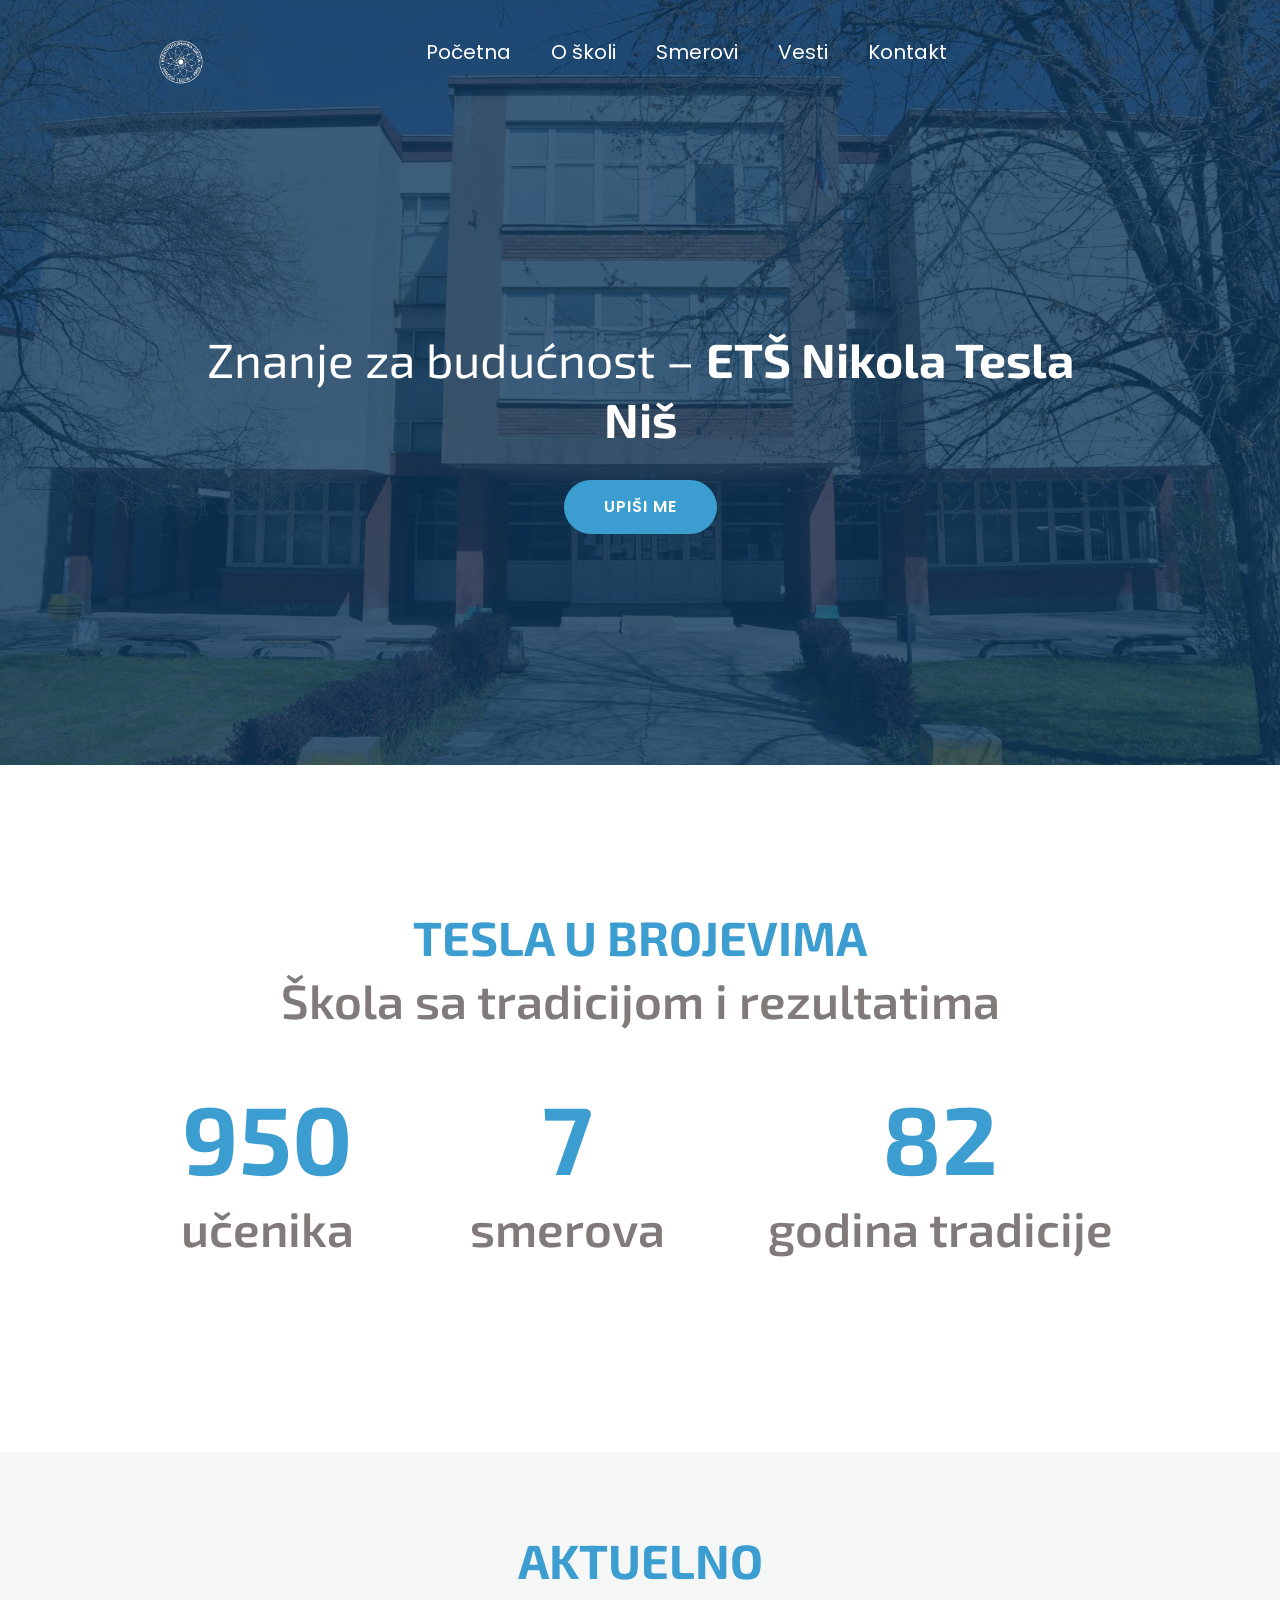
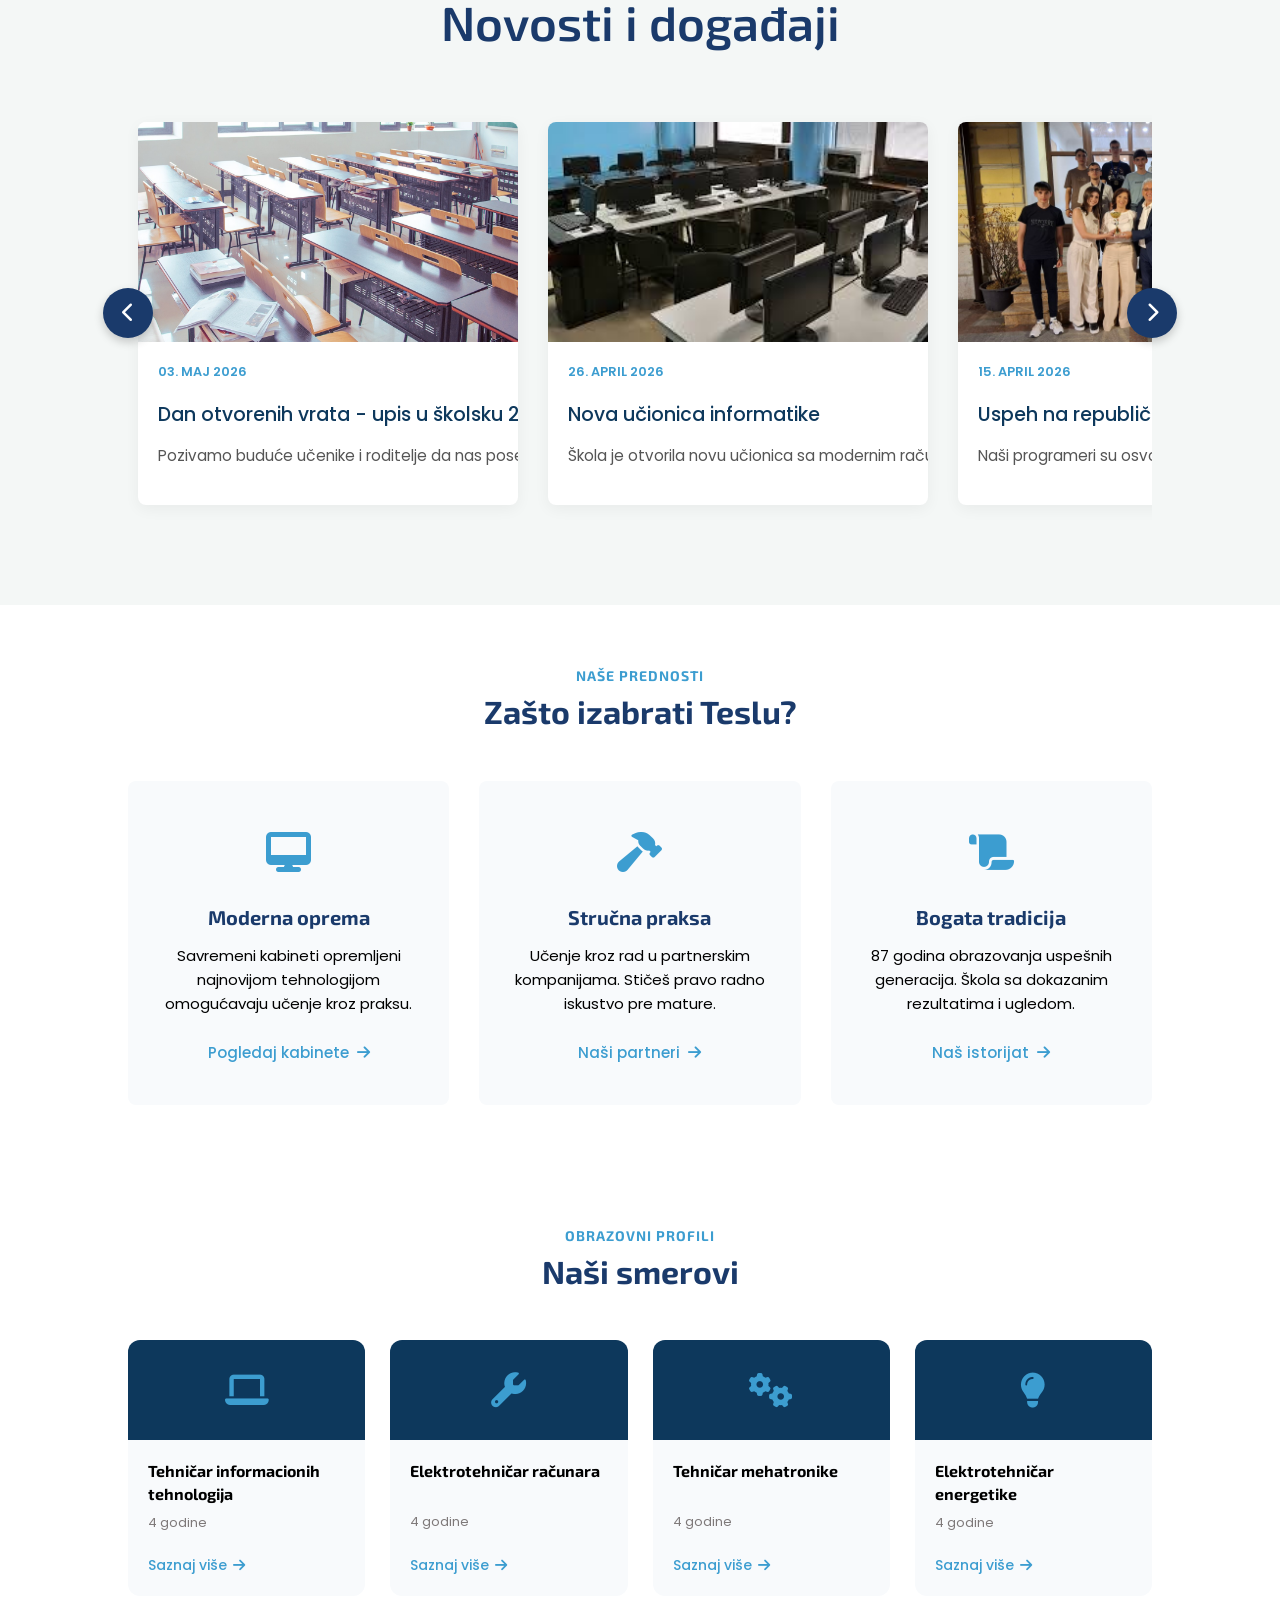
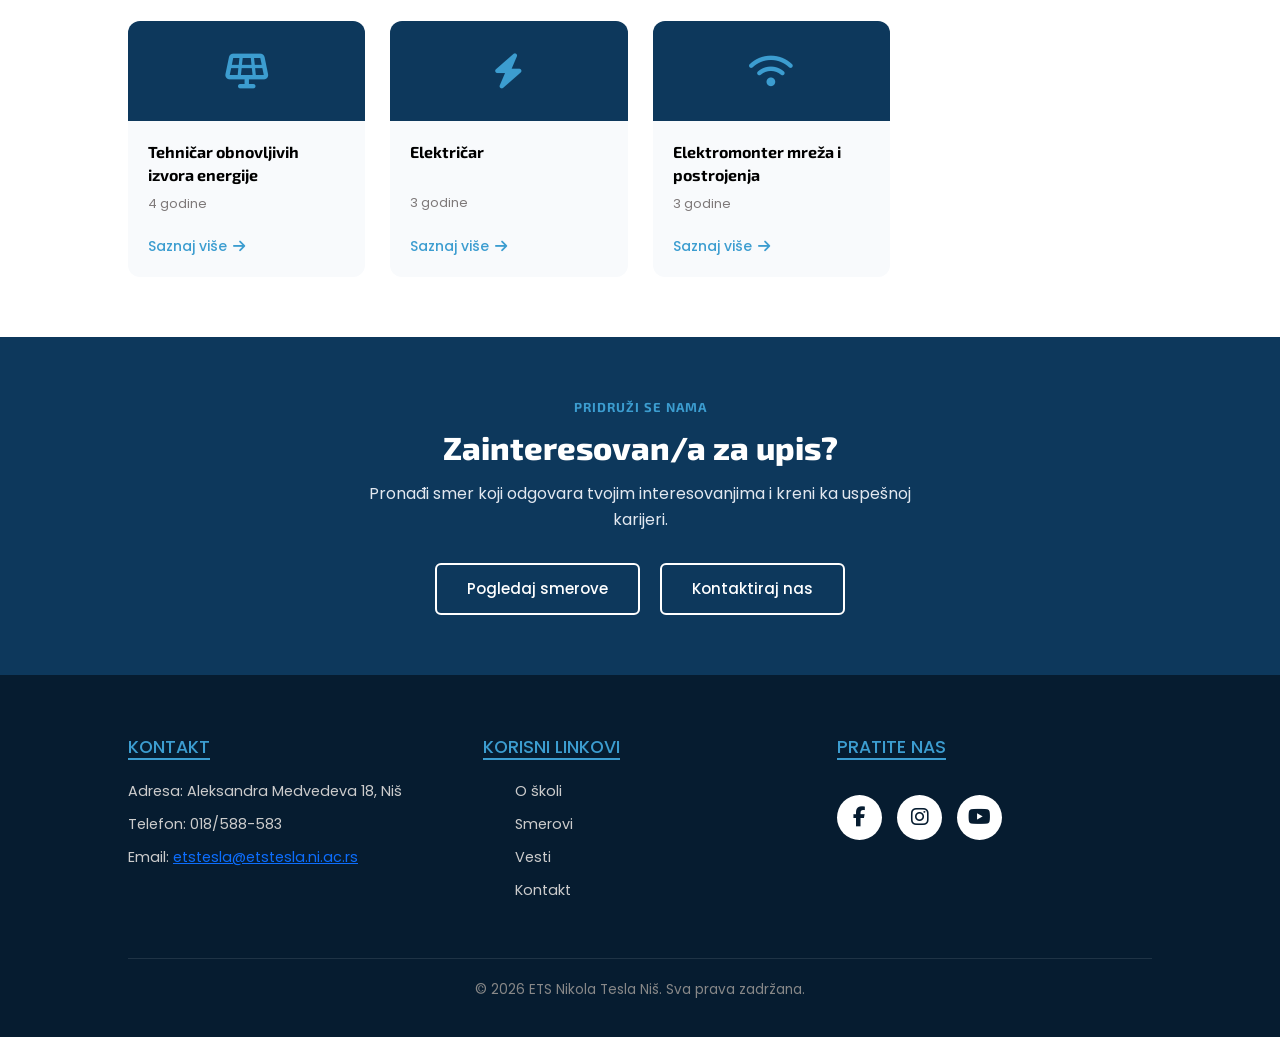
==== HTML/index.html @ b5267032 "Skolski sajt - v1.0" ====
<!DOCTYPE html>
<html lang="en">
<head>
    <meta charset="UTF-8">
    <meta name="viewport" content="width=device-width, initial-scale=1.0">
    <title>ETŠ Nikola Tesla - Početna | Oficijalni sajt</title>
    <link href="https://cdn.jsdelivr.net/npm/bootstrap@5.3.3/dist/css/bootstrap.min.css" rel="stylesheet">
    <link rel="stylesheet" href="../CSS/style.css">
    <link rel="stylesheet" href="https://cdnjs.cloudflare.com/ajax/libs/font-awesome/6.4.0/css/all.min.css">
    <link rel="preconnect" href="https://fonts.googleapis.com">
    <link rel="preconnect" href="https://fonts.gstatic.com" crossorigin>
    <link href="https://fonts.googleapis.com/css2?family=Exo+2:ital,wght@0,100..900;1,100..900&family=Poppins:ital,wght@0,100;0,200;0,300;0,400;0,500;0,600;0,700;0,800;0,900&display=swap" rel="stylesheet">
    <link rel="shortcut icon" href="../Slike/Logo/images-removebg-preview (2) (1).png" type="image/x-icon">
</head>

<body>
    <header>
        <div class="navigacija">
            <a href="../HTML/index.html"><img src="../Slike/Logo/images-removebg-preview (2) (1).png" alt="Logo Skole"></a>
            
            <ul class="d-none d-lg-flex">
                <li><a href="./index.html" class="aktivno">Početna</a></li>
                <li><a href="./onama.html">O školi</a></li>
                <li><a href="./smerovi.html">Smerovi</a></li>
                <li><a href="./vesti.html">Vesti</a></li>
                <li><a href="./kontakt.html" >Kontakt</a></li>
            </ul>

            <button class="hamburger-btn d-lg-none" id="otvori-meni">
                 <i class="fas fa-bars ms-1"></i>
            </button>
        </div>
    </header>

    <div id="fullscreen-meni" class="overlay-meni">
        <div class="overlay-top">
            <a href="../HTML/index.html"><img src="../Slike/Logo/images-removebg-preview (2) (1).png" alt="Logo Skole"></a>
            <div class="zatvori-meni" id="zatvori-meni">
                <span>Close</span> <i class="fas fa-times"></i>
            </div>
        </div>
        
        <nav class="overlay-nav">
            <ul>
                <li><a href="./index.html" class="aktivno-overlay">Početna</a></li>
                <li><a href="./onama.html">O školi</a></li>
                <li><a href="./smerovi.html" class=>Smerovi</a></li>
                <li><a href="./vesti.html">Vesti</a></li>
                <li><a href="./kontakt.html" >Kontakt</a></li>
            </ul>
        </nav>
    </div>
        

    <div id="heropocetna">
        <div class="plavisloj">
            <h1>
                <span class="hero-regular">Znanje za budućnost –</span> 
                <span class="hero-bold">ETŠ Nikola Tesla Niš</span>
            </h1>
            <button id="UpisiMe">UPIŠI ME</button>
        </div>
    </div>

    <section id="brojevi-sekcija">
        <h2 class="brojevi-glavni-naslov">TESLA U BROJEVIMA</h2>
        <h3 class="brojevi-podnaslov">Škola sa tradicijom i rezultatima</h3>
        
        <div id="brojevi">
            <div class="kartica">
                <h2 id="brucenika">0</h2> <p>učenika</p>
            </div>
            <div class="kartica">
                <h2 id="brsmerova">0</h2> <p>smerova</p>
            </div>
            <div class="kartica">
                <h2 id="brgodina">0</h2> <p>godina tradicije</p>
            </div>
        </div>
    </section>

    <section id="vesti">
        <h2 class="vesti-glavni-naslov">AKTUELNO</h2> 
        <h3 class="vesti-podnaslov">Novosti i događaji</h3> 
        
        <div class="slajder-okvir">
            <button class="strelica-btn levo" id="prethodna-vest">
                <i class="fas fa-chevron-left"></i>
            </button>

            <div class="vesticontainer"> 
                <div class="vestikartica"> 
                    <img src="../Slike/Pocetna/skolskeklupe.jpg" alt="Skolske Klupe"> 
                    <p class="vest-datum">03. MAJ 2026</p> 
                    <h3>Dan otvorenih vrata - upis u školsku 2026/2027 godinu</h3>
                    <p class="vest-opis">Pozivamo buduće učenike i roditelje da nas posete</p> 
                </div>

                <div class="vestikartica"> 
                    <img src="../Slike/Pocetna/ucionicainformatike.jpg" alt="Ucionica Informatics"> 
                    <p class="vest-datum">26. APRIL 2026</p> 
                    <h3>Nova učionica informatike</h3> 
                    <p class="vest-opis">Škola je otvorila novu učionica sa modernim računarima</p> 
                </div>

                <div class="vestikartica">
                    <img src="../Slike/Vesti/Pocetna/IMG-201165f4d7abcb766be86a3e603582b0-V.jpg" alt="Uspeh na republickom takmicenju">
                    <p class="vest-datum">15. APRIL 2026</p>
                    <h3>Uspeh na republičkom takmičenju</h3>
                    <p class="vest-opis">Naši programeri su osvojili prvo mesto iz kodiranja</p>
                </div>

                <div class="vestikartica">
                    <img src="../Slike/Vesti/Pocetna/649215350_18083236289590489_2887284250395892476_n-700x450.jpg" alt="Projekat razmene">
                    <p class="vest-datum">02. APRIL 2026</p>
                    <h3>Međunarodni projekat razmene</h3>
                    <p class="vest-opis">Ugošćujemo profesore i učenike iz partnerskih škola Evrope</p>
                </div>
            </div>

            <button class="strelica-btn desno" id="sledeca-vest">
                <i class="fas fa-chevron-right"></i>
            </button>
        </div>
    </section>

    <section id="prednosti">
        <div class="sekcija-naslov">
            <p class="nadnaslov">NAŠE PREDNOSTI</p>
            <h2>Zašto izabrati Teslu?</h2>
        </div>

        <div class="prednosti-kontejner">
            <div class="prednost-kartica">
                <div class="kartica-ikona">
                    <i class="fas fa-desktop"></i>
                </div>
                <h3>Moderna oprema</h3>
                <p>Savremeni kabineti opremljeni najnovijom tehnologijom omogućavaju učenje kroz praksu.</p>
                <a href="/HTML/kabineti.html" class="kartica-link">Pogledaj kabinete <i class="fas fa-arrow-right"></i></a>
            </div>

            <div class="prednost-kartica">
                <div class="kartica-ikona">
                    <i class="fas fa-hammer"></i>
                </div>
                <h3>Stručna praksa</h3>
                <p>Učenje kroz rad u partnerskim kompanijama. Stičeš pravo radno iskustvo pre mature.</p>
                <a href="../HTML/partneri.html" class="kartica-link">Naši partneri <i class="fas fa-arrow-right"></i></a>
            </div>

            <div class="prednost-kartica">
                <div class="kartica-ikona">
                    <i class="fas fa-scroll"></i>
                </div>
                <h3>Bogata tradicija</h3>
                <p>87 godina obrazovanja uspešnih generacija. Škola sa dokazanim rezultatima i ugledom.</p>
                <a href="../HTML/onama.html" class="kartica-link">Naš istorijat <i class="fas fa-arrow-right"></i></a>
            </div>
        </div>
    </section>

    <section id="smerovi">
        <div class="sekcija-naslov">
            <p class="nadnaslov">OBRAZOVNI PROFILI</p>
            <h2>Naši smerovi</h2>
        </div>

        <div class="smerovi-grid">
            <div class="smer-kartica">
                <div class="smer-vrh">
                    <i class="fas fa-laptop"></i>
                </div>
                <div class="smer-telo">
                    <h4>Tehničar informacionih tehnologija</h4>
                    <p class="trajanje">4 godine</p>
                    <a href="./Smerovi/it.html" class="smer-link">Saznaj više <i class="fas fa-arrow-right"></i></a>
                </div>
            </div>

            <div class="smer-kartica">
                <div class="smer-vrh">
                    <i class="fas fa-wrench"></i>
                </div>
                <div class="smer-telo">
                    <h4>Elektrotehničar računara</h4>
                    <p class="trajanje">4 godine</p>
                    <a href="./Smerovi/etr.html" class="smer-link">Saznaj više <i class="fas fa-arrow-right"></i></a>
                </div>
            </div>

            <div class="smer-kartica">
                <div class="smer-vrh">
                    <i class="fas fa-cogs"></i>
                </div>
                <div class="smer-telo">
                    <h4>Tehničar mehatronike</h4>
                    <p class="trajanje">4 godine</p>
                    <a href="./Smerovi/tm.html" class="smer-link">Saznaj više <i class="fas fa-arrow-right"></i></a>
                </div>
            </div>

            <div class="smer-kartica">
                <div class="smer-vrh">
                    <i class="fas fa-lightbulb"></i>
                </div>
                <div class="smer-telo">
                    <h4>Elektrotehničar energetike</h4>
                    <p class="trajanje">4 godine</p>
                    <a href="./Smerovi/ee.html" class="smer-link">Saznaj više <i class="fas fa-arrow-right"></i></a>
                </div>
            </div>

            <div class="smer-kartica">
                <div class="smer-vrh">
                    <i class="fas fa-solar-panel"></i>
                </div>
                <div class="smer-telo">
                    <h4>Tehničar obnovljivih izvora energije</h4>
                    <p class="trajanje">4 godine</p>
                    <a href="./Smerovi/toie.html" class="smer-link">Saznaj više <i class="fas fa-arrow-right"></i></a>
                </div>
            </div>

            <div class="smer-kartica">
                <div class="smer-vrh">
                    <i class="fas fa-bolt"></i>
                </div>
                <div class="smer-telo">
                    <h4>Električar</h4>
                    <p class="trajanje">3 godine</p>
                    <a href="./Smerovi/e.html" class="smer-link">Saznaj više <i class="fas fa-arrow-right"></i></a>
                </div>
            </div>

            <div class="smer-kartica">
                <div class="smer-vrh">
                    <i class="fas fa-wifi"></i>
                </div>
                <div class="smer-telo">
                    <h4>Elektromonter mreža i postrojenja</h4>
                    <p class="trajanje">3 godine</p>
                    <a href="./Smerovi/emip.html" class="smer-link">Saznaj više <i class="fas fa-arrow-right"></i></a>
                </div>
            </div>
        </div>
    </section>

    <section id="poziv-upis">
        <p class="cta-nadnaslov">PRIDRUŽI SE NAMA</p>
        <h2>Zainteresovan/a za upis?</h2>
        <p class="cta-tekst">Pronađi smer koji odgovara tvojim interesovanjima i kreni ka uspešnoj karijeri.</p>
        <div class="cta-dugmad">
            <a href="./smerovi.html" class="cta-btn">Pogledaj smerove</a>
            <a href="/HTML/kontakt.html" class="cta-btn prozirno">Kontaktiraj nas</a>
        </div>
    </section>

    <footer>
        <div class="footer">
            <div>
                <h3>Kontakt</h3>
                <p>Adresa: Aleksandra Medvedeva 18, Niš</p>
                <p>Telefon: 018/588-583</p>
                <p>Email: <a href="mailto:etstesla@etstesla.ni.ac.rs" target="_blank">etstesla@etstesla.ni.ac.rs</a></p>
            </div>
            <div id="korisnilinkovi">
                <h3>Korisni linkovi</h3>
                <ul>
                    <li><a href="onama.html">O školi</a></li>
                    <li><a href="smerovi.html">Smerovi</a></li>
                    <li><a href="vesti.html">Vesti</a></li>
                    <li><a href="/HTML/kontakt.html">Kontakt</a></li>
                </ul>
            </div>

            <div id="socijalnemreze">
                <h3>Pratite nas</h3>
                <div class="mreze-kontejner">
                    <a class="krug-mreza" href="https://www.facebook.com/teslaets" target="_blank" >
                        <i class="fab fa-facebook-f"></i>
                    </a>
                    <a class="krug-mrezaig" href="https://www.instagram.com/etstesla/" target="_blank" >
                        <i class="fab fa-instagram"></i>
                    </a>
                    <a class="krug-mrezayt" href="https://www.youtube.com/@mediaetsnikolatesla492" target="_blank" >
                        <i class="fab fa-youtube"></i>
                    </a>
                </div>
            </div>
        </div>
        <p class="copyright">© 2026 ETS Nikola Tesla Niš. Sva prava zadržana.</p>
    </footer>

    <div id="Modal" class="ModalPozadina">
        <div class="ModalSadrzaj">
            <h3 id="ZatvoriModal" class="ZatvoriIks">&times;</h3>
            <h2>Kako se upisati?</h2>
            <ul>
                <li>Položi završni ispit</li>
                <li>Prijavi se na <a href="https://mojasrednjaskola.gov.rs" target="_blank">mojasrednjaskola.gov.rs</a></li>
                <li>Unesi šifru smera kojeg želiš da upišeš</li>
                <li>Čekaj rezultate</li>
            </ul>
        </div>
    </div>

    <script src="https://cdn.jsdelivr.net/npm/bootstrap@5.3.3/dist/js/bootstrap.bundle.min.js"></script>
    <script src="../JS/script.js"></script>
    <script src="../JS/index.js"></script>
</body>
</html>
---- CSS/style.css ----
/* --- GLOBALNI RESET ZA SVE ELEMENTE --- */
* {
    margin: 0;
    padding: 0;
    box-sizing: border-box;
}

html, body {
    font-family: 'Poppins', sans-serif;
    color: #222;
    background-color: #ffffff;
    line-height: 1.6;
    overflow-x: hidden;
}

/* --- NAVIGACIJA (HEADER) --- */
header {
    background-color: transparent; 
    padding: 30px; /* Malo veći vertikalni razmak da prodiše */
    
    /* Ključni deo: postavljamo je preko slike */
    position: fixed;
    top: 0;
    left: 0;
    width: 100%;
    z-index: 1000;
}

/* Ova klasa će se automatski dodati na header preko JavaScripta čim se skroluje na dole */
header.skrolovan {
    background-color: #0d385c; /* Plava pozadina koju si tražio */
    padding: 15px 30px;        /* Trik: Smanjujemo padding na pola da navigacija postane tanja i elegantnija dok skroluješ */
    box-shadow: 0 4px 15px rgba(0, 0, 0, 0.15); /* Dodajemo blagu senku da se meni lepo odvoji od sadržaja iza */
}

.navigacija {
    display: flex;
    justify-content: space-between; /* Ključno: gura logo skroz levo, a listu (ul) skroz desno */
    align-items: center;            /* Centrira logo i linkove vertikalno, da budu u istoj ravni */
    width: 100%;
    padding: 0 10%;                 /* Daje leve i desne ivice (granice) navigaciji, npr. 10% kao i ostatak sajta */
}

.navigacija img {
    height: 60px; 
    object-fit: contain;
}

.navigacija ul {
    display: flex;
    gap: 40px; /* Malo veći razmak između linkova na sredini */
    list-style: none;
    justify-content: center; /* Centriranje samih linkova unutar liste */
    width: 100%;
}

/* Figma: Poppins Regular, 20px, #FFFFFF */
.navigacija ul li a {
    text-decoration: none;
    font-family: 'Poppins', sans-serif;
    font-weight: 400;
    font-size: 20px;
    color: #FFFFFF;
    transition: color 0.3s ease;
}

.navigacija ul li a:hover {
    color: #3C9DD0; 
}

/* --- HERO SEKCIJA --- */
#heropocetna {
    background: url('../Slike/Baner/skolaspreda.jpg') no-repeat center center/cover;
    height: 85vh; /* Povećao sam na 85vh jer sad i navigacija troši prostor, da slika izgleda moćnije */
    position: relative;
}

.plavisloj {
    background: rgba(13, 56, 92, 0.80); /* Blago sam smanjio na 0.80 da slika škole malo bolje progviri */
    width: 100%; 
    height: 100%;
    display: flex;
    flex-direction: column;
    justify-content: center;
    align-items: center;
    text-align: center;
    padding: 120px 20px 20px 20px; /* Dodat gornji padding (120px) da navigacija ne udari u "Znanje za budućnost" */
}

/* Figma: Zajednička veličina 48px i bela boja */
.plavisloj h1 {
    font-size: 48px;
    color: #FFFFFF;
    max-width: 900px;
    margin-bottom: 30px;
}

/* Figma: Exo 2 Regular za prvi deo */
.hero-regular {
    font-family: 'Exo 2', sans-serif;
    font-weight: 400;
}

/* Figma: Exo 2 Bold za drugi deo */
.hero-bold {
    font-family: 'Exo 2', sans-serif;
    font-weight: 700;
}

#UpisiMe {
    background-color: #3C9DD0;
    color: #ffffff;
    border: none;
    padding: 14px 40px;
    font-size: 1rem;
    font-weight: 600;
    border-radius: 30px;
    cursor: pointer;
    letter-spacing: 1px;
    transition: transform 0.2s ease, background-color 0.3s ease;
}

#UpisiMe:hover {
    background-color: #2b82b5;
    transform: scale(1.05);
}

/* --- TESLA U BROJEVIMA SEKCIJA --- */
#brojevi-sekcija {
    margin: 5% 0% 10%;
    padding: 80px 5% 40px 5%;
    text-align: center;
    background-color: #ffffff;
}

/* Figma: Exo 2 Bold, 48px, #3C9DD0 */
.brojevi-glavni-naslov {
    font-family: 'Exo 2', sans-serif;
    font-weight: 700;
    font-size: 48px;
    color: #3C9DD0;
    margin-bottom: 5px;
}

/* Figma: Exo 2 Semibold, 48px, #4C4444 sa 71% vidljivosti */
.brojevi-podnaslov {
    font-family: 'Exo 2', sans-serif;
    font-weight: 600;
    font-size: 48px;
    color: rgba(76, 68, 68, 0.71);
    margin-bottom: 50px;
}

#brojevi {
    display: flex;
    justify-content: center;
    gap: 80px;
    
}

#brojevi .kartica {
    padding: 10px;
    min-width: 220px;
}

/* Figma: Exo 2 Bold, 96px, #3C9DD0 */
#brojevi .kartica h2 {
    font-family: 'Exo 2', sans-serif;
    font-size: 96px;
    color: #3C9DD0;
    font-weight: 700;
    line-height: 1;
    margin-bottom: 15px;
}

/* Figma: Exo 2 Semibold, 48px, #4C4444 sa 71% vidljivosti */
#brojevi .kartica p {
    font-family: 'Exo 2', sans-serif;
    font-size: 48px;
    font-weight: 600;
    color: rgba(76, 68, 68, 0.71);
    line-height: 1.2;
}

/* --- AKTUELNE VESTI SEKCIJA --- */
#vesti {
    background-color: #f4f7f6;
    padding: 80px 10%;
    text-align: center;
}

/* Figma: Exo 2 Bold, 48px, #3C9DD0 */
.vesti-glavni-naslov {
    font-family: 'Exo 2', sans-serif;
    font-weight: 700;
    font-size: 48px;
    color: #3C9DD0;
    margin-bottom: 5px;
}

/* Figma: Exo 2 Semibold, 48px, #1A3A6B */
.vesti-podnaslov {
    font-family: 'Exo 2', sans-serif;
    font-weight: 600;
    font-size: 48px;
    color: #1A3A6B;
    margin-bottom: 50px;
}


.slajder-okvir {
    position: relative;
    width: 100%;
    max-width: 1200px; /* Prilagodi širinu svom dizajnu */
    margin: 0 auto;    /* Centrira ceo blok na sredinu ekrana */
    display: flex;
    align-items: center;
}

.vesticontainer {
    display: flex;
    gap: 30px;
    justify-content: flex-start; /* PROMENJENO sa center na flex-start da bi vesti isle u niz levo-desno */
    overflow-x: auto;            /* KLJUČNO: Omogucava horizontalni skrol */
    white-space: nowrap;         /* Sprečava prelamanje kartica u novi red */
    padding: 20px 10px;
    
    /* Sakrivamo ruzni fabricki scrollbar (liniju za skrolovanje) na dnu da se vidi samo čist sajt */
    scrollbar-width: none;       /* Za Firefox */
}
.vesticontainer::-webkit-scrollbar {
    display: none;               /* Za Chrome, Safari i Operu */
}

/* Osiguravamo da kartice zadrže svoju punu širinu i ne skupe se */
.vestikartica {
    flex: 0 0 380px;             /* Kartica ce uvek biti tacno 400px široka u slajderu */
    text-align: left;
    background: #ffffff;
    border-radius: 8px;
    overflow: hidden;
    box-shadow: 0 4px 15px rgba(0,0,0,0.05);
    transition: transform 0.3s ease;
}

/* STIL ZA STRELICE */
.vesti-strelice {
    display: flex;
    justify-content: center;
    gap: 20px;
    margin-bottom: 30px;         /* Razmak između strelica i vesti */
}

.strelica-btn {
    position: absolute;  /* KLJUČNO: Dozvoljava nam da ih pomeramo bilo gde preko slajdera */
    top: 50%;
    transform: translateY(-50%); /* Savršeno vertikalno centriranje */
    background-color: #1A3A6B;   /* Tamno plava boja tvoje škole */
    color: #ffffff;
    border: none;
    width: 50px;
    height: 50px;
    border-radius: 50%;          /* Pravi savršen krug */
    font-size: 20px;
    cursor: pointer;
    transition: background-color 0.3s ease, transform 0.2s ease;
    display: flex;
    justify-content: center;
    align-items: center;
    box-shadow: 0 4px 10px rgba(0,0,0,0.2);
}

/* Pozicija za levu strelicu */
.strelica-btn.levo {
    left: -25px; /* Gura je malo "van" okvira ulevo, preko ivice */
}

/* Pozicija za desnu strelicu */
.strelica-btn.desno {
    right: -25px; /* Gura je malo "van" okvira udesno, preko ivice */
}

.strelica-btn:hover {
    background-color: #3C9DD0;   /* Svetlo plava na hover */
    transform: scale(1.1);       /* Blago se poveća */
}

.strelica-btn.levo:hover {
    transform: translateY(-50%) scale(1.1); /* Blago uvećanje na hover */
}
.strelica-btn.desno:hover {
    transform: translateY(-50%) scale(1.1);
}

.vestikartica:hover {
    transform: translateY(-5px);
}

.vestikartica img {
    width: 100%;
    height: 220px;
    object-fit: cover;
}

/* Prvi pasus - Datum vesti */
.vest-datum {
    color: #3C9DD0;
    font-size: 0.8rem;
    font-weight: 600;
    padding: 20px 20px 5px 20px;
}

/* Naslov vesti */
.vestikartica h3 {
    color: #0d385c;
    font-size: 1.2rem;
    padding: 0 20px 10px 20px;
}

/* Drugi pasus - Kratak tekst/opis vesti */
.vest-opis {
    color: #555;
    font-size: 0.95rem;
    padding: 0 20px 20px 20px;
}


/* --- PREDNOSTI (ZAŠTO IZABRATI TESLU) --- */
#prednosti {
    padding: 80px 10%;
    text-align: center;
}

.mali-naslov {
    color: #3C9DD0;
    font-size: 0.9rem;
    text-transform: uppercase;
    letter-spacing: 1px;
    margin-bottom: 5px;
}

.glavni-naslov {
    color: #0d385c;
    font-size: 2rem;
    margin-bottom: 40px;
}

/* --- GLOBALNI STIL ZA NASLOVE SEKCIJA --- */
.sekcija-naslov {
    text-align: center;
    margin-bottom: 50px;
}

.sekcija-naslov .nadnaslov {
    font-family: 'Exo 2', sans-serif; /* PROMENJENO sa Poppins */
    font-weight: 700;                 /* PROMENJENO sa 600 */
    font-size: 14px;
    color: #3C9DD0; 
    letter-spacing: 1px;
    margin-bottom: 5px;
}

.sekcija-naslov h2 {
    font-family: 'Exo 2', sans-serif; /* PROMENJENO sa Poppins */
    font-size: 32px;
    font-weight: 700;
    color: #1A3A6B;                   /* PROMENJENO sa #061c30 */
}

/* --- SEKCIJA PREDNOSTI (KARTICE) --- */
#prednosti {
    padding: 60px 10%; /* Drži sekciju u istim granicama ekrana (10% levo/desno) */
    background-color: #ffffff;
}

.prednosti-kontejner {
    display: flex;
    justify-content: space-between; /* Raspoređuje 3 kartice ravnomerno */
    gap: 30px; /* Razmak između kartica ako se ekran smanji */
}

.prednost-kartica {
    flex: 1; /* Sve tri kartice će imati potpuno istu širinu */
    background-color: #F8FAFC; /* Blaga prljavo bela/siva pozadina sa Figme */
    padding: 40px 30px;
    border-radius: 8px; /* Blago zaobljeni ćoškovi */
    text-align: center;
    display: flex;
    flex-direction: column;
    align-items: center;
    transition: transform 0.3s ease, box-shadow 0.3s ease;
}

/* Blagi efekat lebdenja kada se pređe mišem preko kartice */
.prednost-kartica:hover {
    transform: translateY(-5px);
    box-shadow: 0 10px 20px rgba(0, 0, 0, 0.05);
}

/* Stilizovanje ikone u kartici */
.kartica-ikona {
    font-size: 40px;
    color: #3C9DD0;
    margin-bottom: 20px;
}

.prednost-kartica h3 {
    font-family: 'Exo 2', sans-serif; /* PROMENJENO sa Poppins */
    font-size: 20px;
    font-weight: 700;                 /* PROMENJENO sa 600 */
    color: #1A3A6B;                   /* PROMENJENO sa #061c30 */
    margin-bottom: 15px;
}

.prednost-kartica p {
    font-family: 'Poppins', sans-serif;
    font-size: 15px;
    font-weight: 400;                 /* DODATO (Regular) */
    color: #000000;                   /* PROMENJENO sa #4A5568 */
    line-height: 1.6;
    margin-bottom: 25px;
    flex-grow: 1; 
}

/* Stilizovanje plavih linkova na dnu kartica */
.kartica-link {
    font-family: 'Poppins', sans-serif;
    font-size: 15px;
    font-weight: 500;
    color: #3C9DD0;
    text-decoration: none;
    display: inline-flex;
    align-items: center;
    gap: 8px; /* Razmak između teksta i strelice */
    transition: gap 0.2s ease;
}

.kartica-link:hover {
    gap: 12px; /* Strelica se blago pomeri udesno na hover */
}

/* --- SEKCIJA: SMEROVI (MREŽA KARTICA) --- */
#smerovi {
    padding: 60px 10%;
    background-color: #ffffff;
}

/* Pravimo mrežu od tačno 4 kolone */
.smerovi-grid {
    display: grid;
    grid-template-columns: repeat(4, 1fr); 
    gap: 25px; /* Razmak između kartica */
}

.smer-kartica {
    background-color: #F8FAFC; /* Svetlo siva pozadina iz Figme */
    border-radius: 12px;
    overflow: hidden; /* Sprečava da gornja tamna pozadina prođe kroz zaobljene ćoškove */
    display: flex;
    flex-direction: column;
    transition: transform 0.3s ease, box-shadow 0.3s ease;
}

.smer-kartica:hover {
    transform: translateY(-5px);
    box-shadow: 0 10px 20px rgba(0, 0, 0, 0.05);
}

/* Gornji tamno-plavi deo kartice sa ikonicom */
.smer-vrh {
    background-color: #0d385c; /* Tamno plava boja škole */
    height: 100px;
    display: flex;
    justify-content: center;
    align-items: center;
}

.smer-vrh i {
    font-size: 35px;
    color: #3C9DD0; /* Svetlo plave ikonice */
}

/* Donji deo kartice sa tekstom */
.smer-telo {
    padding: 20px;
    display: flex;
    flex-direction: column;
    flex-grow: 1; /* Omogućava poravnanje elemenata unutar kartice */
}

.smer-telo h4 {
    font-family: 'Exo 2', sans-serif; /* PROMENJENO sa Poppins */
    font-size: 16px;
    font-weight: 700;                 /* PROMENJENO sa 600 */
    color: #000000;                   /* PROMENJENO sa #061c30 */
    margin-bottom: 8px;
    line-height: 1.4; 
    min-height: 44px; /* Trik koji drži sve naslove u istoj ravni čak i ako imaju 2 reda texta */
}

.smer-telo .trajanje {
    font-family: 'Poppins', sans-serif;
    font-size: 13px;
    font-weight: 400;                 /* DODATO (Regular) */
    color: rgba(76, 68, 68, 0.71);    /* PROMENJENO sa #a0aec0 (sada je #4C4444 na 71%) */
    margin-bottom: 20px;
}

.smer-link {
    font-family: 'Poppins', sans-serif;
    font-size: 14px;
    font-weight: 500;
    color: #3C9DD0;
    text-decoration: none;
    margin-top: auto; /* Gura link "Saznaj više" na samo dno kartice */
    display: inline-flex;
    align-items: center;
    gap: 6px;
    transition: gap 0.2s ease;
}

.smer-link:hover {
    gap: 10px; /* Strelica blago pobegne udesno na hover */
}

/* --- SEKCIJA: POZIV NA AKCIJU (CTA) --- */
#poziv-upis {
    background-color: #0d385c; /* Tamno plavi blok preko celog ekrana */
    padding: 60px 10%;
    text-align: center;
    color: #ffffff;
}

.cta-nadnaslov {
    font-family: 'Exo 2', sans-serif; /* PROMENJENO sa Poppins */
    font-size: 13px;
    font-weight: 700;                 /* PROMENJENO sa 600 */
    color: #3C9DD0;
    letter-spacing: 1px;
    margin-bottom: 10px;
}

#poziv-upis h2 {
    font-family: 'Exo 2', sans-serif; /* PROMENJENO sa Poppins */
    font-size: 32px;
    font-weight: 800;                 /* PROMENJENO sa 700 (Extra Bold) */
    margin-bottom: 15px;
}

.cta-tekst {
    font-family: 'Poppins', sans-serif;
    font-size: 16px;
    color: #e2e8f0;
    max-width: 600px;
    margin: 0 auto 30px auto; /* Centriranje pasusa i razmak do dugmića */
    line-height: 1.6;
}

.cta-dugmad {
    display: flex;
    justify-content: center;
    gap: 20px;
}

/* Glavno plavo dugme */
.cta-btn {
    font-family: 'Poppins', sans-serif;
    font-size: 15px;
    font-weight: 500;
    color: #ffffff;
    text-decoration: none;
    padding: 12px 30px;
    border-radius: 6px;
    border: 2px solid #3C9DD0;
    border-color: #ffffff;
    transition: all 0.3s ease;
}

.cta-btn:hover {
    background-color: #2b82b3;
    border-color: #2b82b3;
}

/* Drugo dugme - prozirno sa belim okvirom */
.cta-btn.prozirno {
    background-color: transparent;
    border-color: #ffffff;
}

.cta-btn.prozirno:hover {
    background-color: #3C9DD0;
    border-color: #3C9DD0;
    
}
/* --- FOOTER --- */
footer {
    background-color: #061c30;
    color: #ffffff;
    padding: 60px 10% 20px 10%;
}

.footer {
    display: flex;
    justify-content: space-between;
    gap: 40px;
    margin-bottom: 40px;
}

.footer div {
    flex: 1;
}

.footer h3 {
    color: #3C9DD0;
    font-size: 1.1rem;
    margin-bottom: 20px;
    text-transform: uppercase;
    border-bottom: 2px solid #3C9DD0;
    display: inline-block;
}

.footer p, .footer ul li {
    font-size: 0.9rem;
    color: #ccc;
    margin-bottom: 10px;
}

.footer ul {
    list-style: none;
}

.footer ul li a {
    text-decoration: none;
    color: #ccc;
    transition: color 0.3s;
}



.footer ul li a:hover {
    color: #3C9DD0;
}

/* --- IKONE SOCIJALNIH MREŽA --- */

/* Poređaj krugove horizontalno sa razmakom */
/* --- IKONE SOCIJALNIH MREŽA --- */
.mreze-kontejner {
    display: flex;
    gap: 15px;
    margin-top: 15px;
}

/* Krugovi ostaju isti, ali im menjamo pozadinu na tamniju ili svetliju po želji */
.krug-mreza, .krug-mrezaig, .krug-mrezayt {
    display: flex;
    justify-content: center;
    align-items: center;
    
    width: 45px;            
    height: 45px;           
    background-color: #ffffff; /* Bela pozadina kruga */
    border-radius: 50%;     
    text-decoration: none;     /* Da ikonica ne dobije podvlačenje */
    
    transition: transform 0.3s ease, background-color 0.3s ease; 
}

/* Podešavanje same IKONICE unutar kruga */
.krug-mreza i, .krug-mrezaig, .krug-mrezayt {
    font-size: 20px;          /* Veličina ikonice */
    color: #061c30;           /* Boja ikonice (ista kao tamna boja footera) */
    transition: color 0.3s ease;
}

/* EFEKAT NA HOVER: Kada pređeš mišem preko kruga... */
.krug-mreza:hover {
    background-color: #3C9DD0;   /* Krug postaje svetlo plav */
    transform: translateY(-3px); /* Krug skoči malo nagore */
}

.krug-mrezayt:hover {
    background-color: #FF0000;   /* Krug postaje svetlo plav */
    transform: translateY(-3px); /* Krug skoči malo nagore */
}

.krug-mrezaig:hover {
    background-color: #E1306C;   /* Krug postaje svetlo plav */
    transform: translateY(-3px); /* Krug skoči malo nagore */
}

/* ...a ikonica unutar njega u isto vreme postane bela */
.krug-mreza:hover i {
    color: #ffffff;
}

.copyright {
    text-align: center;
    border-top: 1px solid rgba(255, 255, 255, 0.1);
    padding-top: 20px;
    font-size: 0.85rem;
    color: #888;
}


/* --- STIL ZA ISKAČUĆI MODAL --- */

/* 1. Crna prozirna pozadina koja prekriva ceo ekran (Mora veliko M i P kao u HTML-u) */
.ModalPozadina {
    display: none;             /* KLJUČNO: Sakriva prozor čim se stranica učita! */
    position: fixed;           /* Zaključano preko celog ekrana */
    top: 0;
    left: 0;
    width: 100%;
    height: 100%;
    background-color: rgba(0, 0, 0, 0.6); /* Tamni prozirni sloj */
    z-index: 2000;             /* Ide ispred svega */
}


.ModalSadrzaj {
    background-color: #ffffff;
    margin: 15% auto;          
    padding: 40px;
    width: 90%;
    max-width: 550px;          
    border-radius: 20px;       
    position: relative;
    box-shadow: 0 10px 30px rgba(0, 0, 0, 0.3);
}

/* Naslov unutar bele kutije */
.ModalSadrzaj h2 {
    color: #0d385c;
    font-size: 28px;
    font-weight: 700;
    text-align: center;
    margin-bottom: 30px;
}

/* Lista i stavke */
.ModalSadrzaj ul {
    list-style-type: disc;
    margin-left: 30px;
}

.ModalSadrzaj ul li {
    font-size: 18px;
    font-weight: 500;
    color: #0d385c;
    margin-bottom: 25px;
}

.ModalSadrzaj ul li a {
    color: #0d385c;
    text-decoration: underline;
}

/* 3. Dugme X za zatvaranje (Obrati pažnju na veliko Z i I) */
h3.ZatvoriIks {
    position: absolute;
    top: 20px;
    right: 25px;
    color: #0d385c;
    font-size: 28px;
    font-weight: bold;
    cursor: pointer;
    margin: 0;       /* Resetuje fabričku marginu naslova */
}

h3.ZatvoriIks:hover {
    color: #3C9DD0;  /* Svetlo plava na hover */
}


/* ==========================================================================
   DODATAK: RESPONSIVE DIZAJN I HAMBURGER MENI
   ========================================================================== */

/* Hamburger ikona po defaultu sakrivena na velikim ekranima */
.hamburger {
    display: none;
    font-size: 28px;
    color: #FFFFFF;
    cursor: pointer;
    z-index: 1001;
    transition: transform 0.3s ease;
}

.hamburger:hover {
    transform: scale(1.1);
    color: #3C9DD0;
}

.hamburger-btn {
    background: none;
    border: none;
    color: white;
    font-family: 'Poppins', sans-serif;
    font-weight: 600;
    font-size: 24px; /* Povećano da bude uočljivije */
    cursor: pointer;
    display: flex;
    align-items: center;
    padding: 10px 15px;
    transition: transform 0.2s ease, color 0.2s ease;
}

.hamburger-btn:hover {
    color: #3C9DD0; /* Plava boja pri hoveru */
    transform: scale(1.05);
}

.hamburger-btn i {
    font-size: 28px; /* Sama ikonica (bars) malo veća */
    margin-left: 8px;
}

/* =========================================
   FULLSCREEN OVERLAY MENI (HARVARD STYLE)
   ========================================= */
.overlay-meni {
    position: fixed;
    top: 0;
    left: 0;
    width: 100vw;
    height: 100vh;
    background-color: rgba(7, 36, 80, 0.98);
    z-index: 9999; 
    display: flex;
    flex-direction: column;
    
    opacity: 0;
    visibility: hidden;
    transform: translateY(-20px); 
    transition: opacity 0.4s ease, visibility 0.4s ease, transform 0.4s ease;
}

.overlay-meni.otvoren {
    opacity: 1;
    visibility: visible;
    transform: translateY(0);
}

.overlay-top {
    display: flex;
    justify-content: space-between;
    align-items: center;
    padding: 20px 5%;
}

.overlay-top img {
    height: 50px;
}

.zatvori-meni {
    color: #fff;
    font-size: 1.1rem;
    font-family: 'Poppins', sans-serif;
    display: flex;
    align-items: center;
    gap: 10px;
    cursor: pointer;
    border: 1px solid rgba(255, 255, 255, 0.3);
    padding: 8px 16px;
    border-radius: 30px;
    transition: background-color 0.3s ease, border-color 0.3s ease;
}

.zatvori-meni:hover {
    background-color: rgba(255, 255, 255, 0.1);
    border-color: #fff;
}

.overlay-nav {
    flex-grow: 1;
    display: flex;
    flex-direction: column;
    justify-content: center; 
    padding-left: 10%; 
}

.overlay-nav ul {
    list-style: none;
    padding: 0;
    margin: 0;
}

.overlay-nav ul li {
    margin: 15px 0;
}

.overlay-nav ul li a {
    color: #fff;
    text-decoration: none;
    font-size: 3.5rem; 
    font-weight: 600;
    font-family: 'Poppins', sans-serif;
    transition: color 0.3s ease;
}

.overlay-nav ul li a:hover,
.overlay-nav ul li a.aktivno-overlay {
    color: #4a90e2; 
}

@media (max-width: 768px) {
    .overlay-nav ul li a {
        font-size: 2.5rem; 
    }
}


/* MEDIA QUERIES ZA PRILAGOĐAVANJE TABLETIMA I TELEFONIMA */

@media screen and (max-width: 992px) {
    /* Uklanjamo desktop navigaciju, palimo hamburger */
    .desktop-meni {
        display: none !important;
    }
    .hamburger {
        display: block;
    }
    
    /* Smerovi: umesto 4 kolone, neka budu 2 */
    .smerovi-grid {
        grid-template-columns: repeat(2, 1fr);
    }
    
    /* Brojevi i Prednosti: Ređamo elemente jedan ispod drugog */
    #brojevi, .prednosti-kontejner {
        flex-direction: column;
        align-items: center;
        gap: 40px;
    }
    
    /* Footer organizacija */
    .footer {
        flex-direction: column;
        text-align: center;
        gap: 30px;
    }
    .mreze-kontejner {
        justify-content: center;
    }
    
    .plavisloj h1 {
        font-size: 38px;
    }
}

@media screen and (max-width: 576px) {
    /* Smerovi: 1 kolona na malim telefonima */
    .smerovi-grid {
        grid-template-columns: 1fr;
    }
    
    .plavisloj h1 {
        font-size: 28px;
    }
    
    .sekcija-naslov h2, .brojevi-glavni-naslov, .vesti-glavni-naslov, #poziv-upis h2 {
        font-size: 26px;
    }
    
    #brojevi .kartica h2 {
        font-size: 70px; /* Smanjeni brojevi da ne ispadaju iz ekrana */
    }
    
    .brojevi-podnaslov, .vesti-podnaslov {
        font-size: 24px;
    }
    
    .navigacija img {
        height: 50px; /* Manji logo na mobilnom */
    }
}

/* OVO DODAJ U SVE SVOJE CSS FAJLOVE */
.overlay-content a.aktivno-overlay,
.overlay-nav ul li a.aktivno-overlay {
    color: #4a90e2 !important; /* Plava boja */
    font-weight: 700;
}
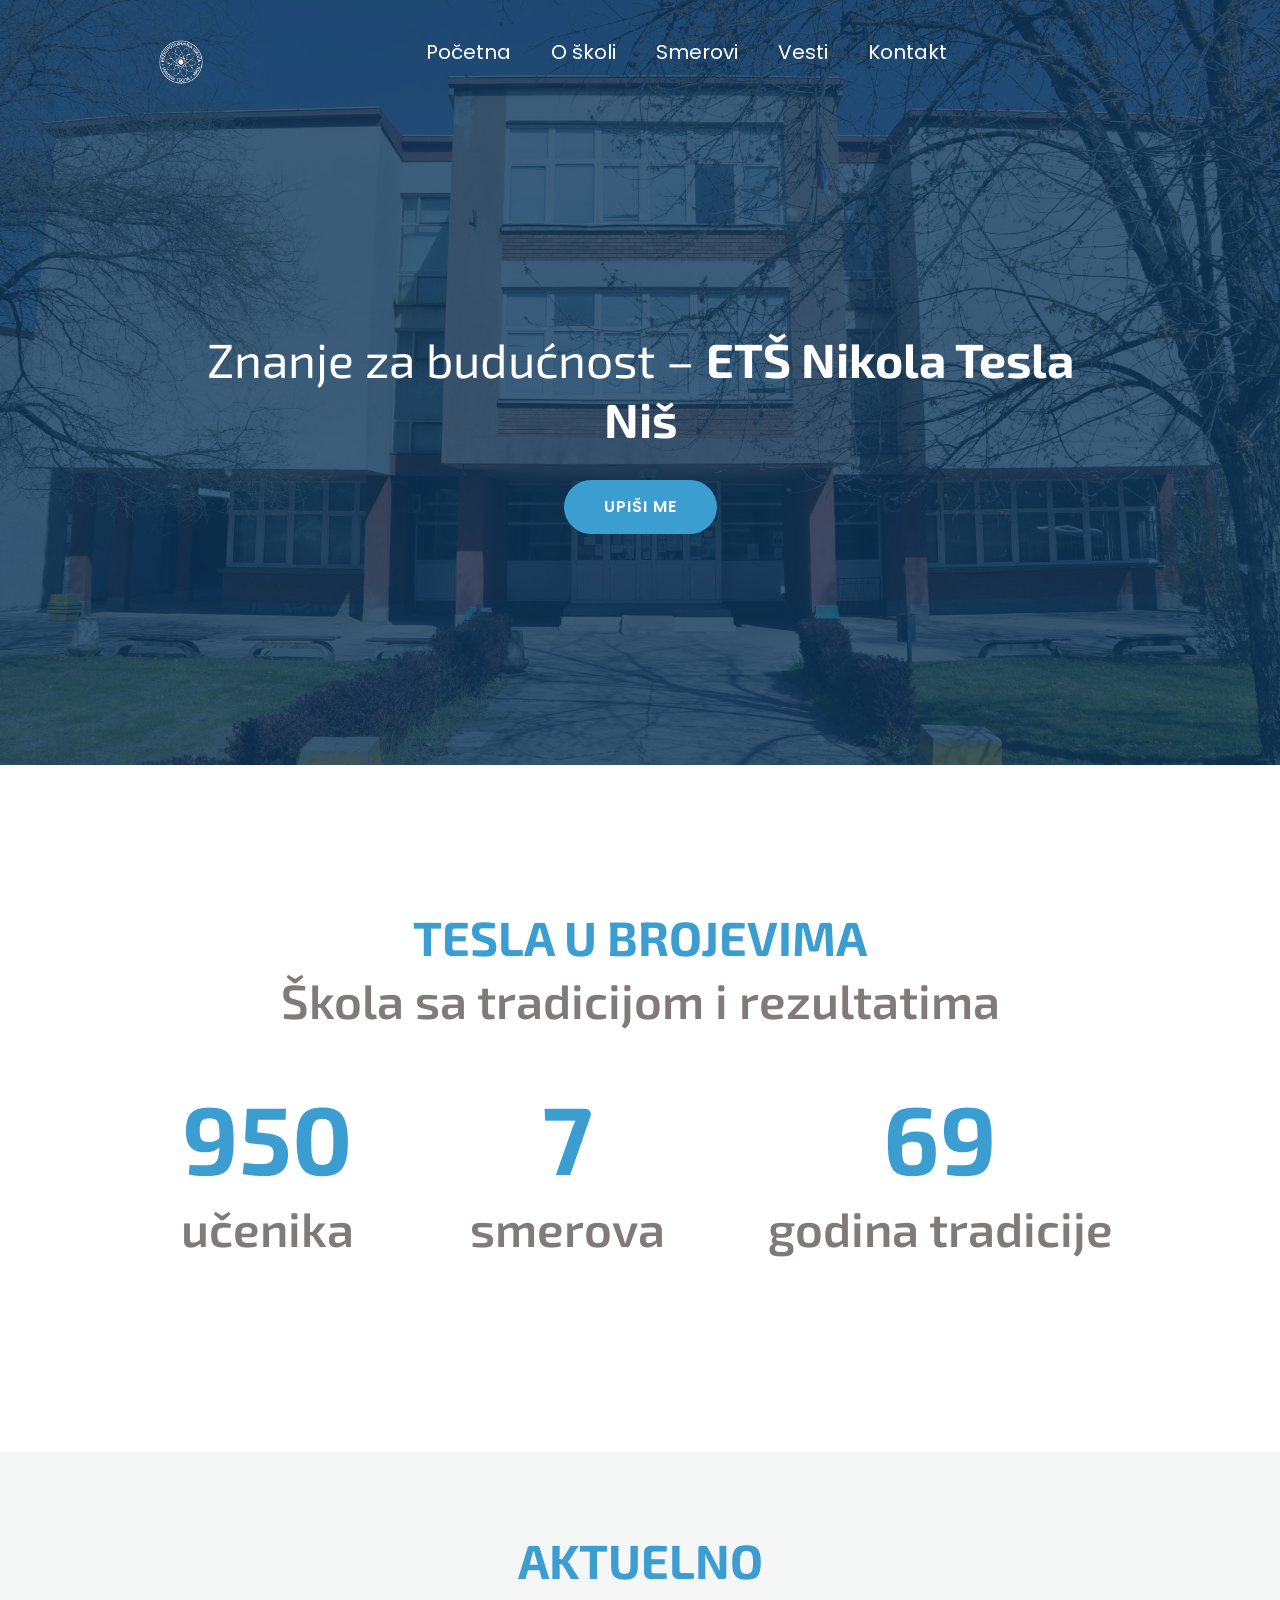
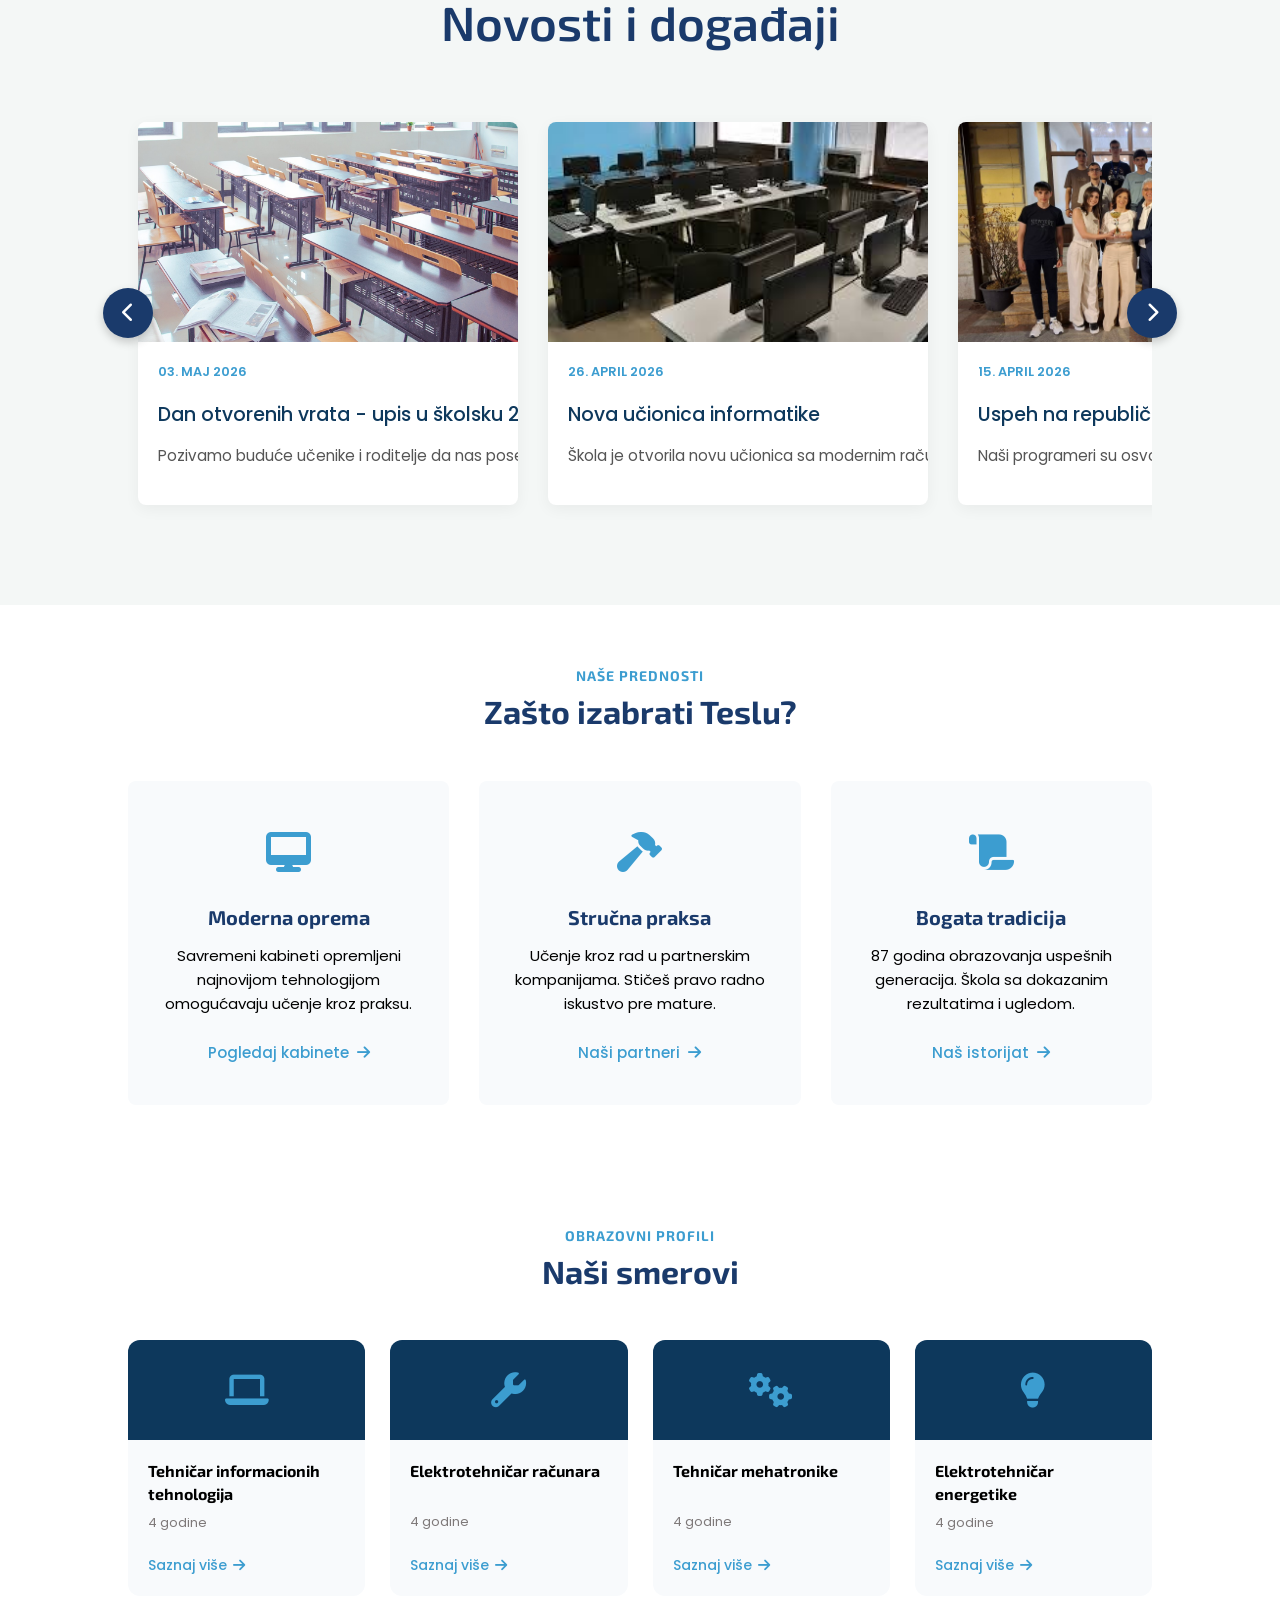
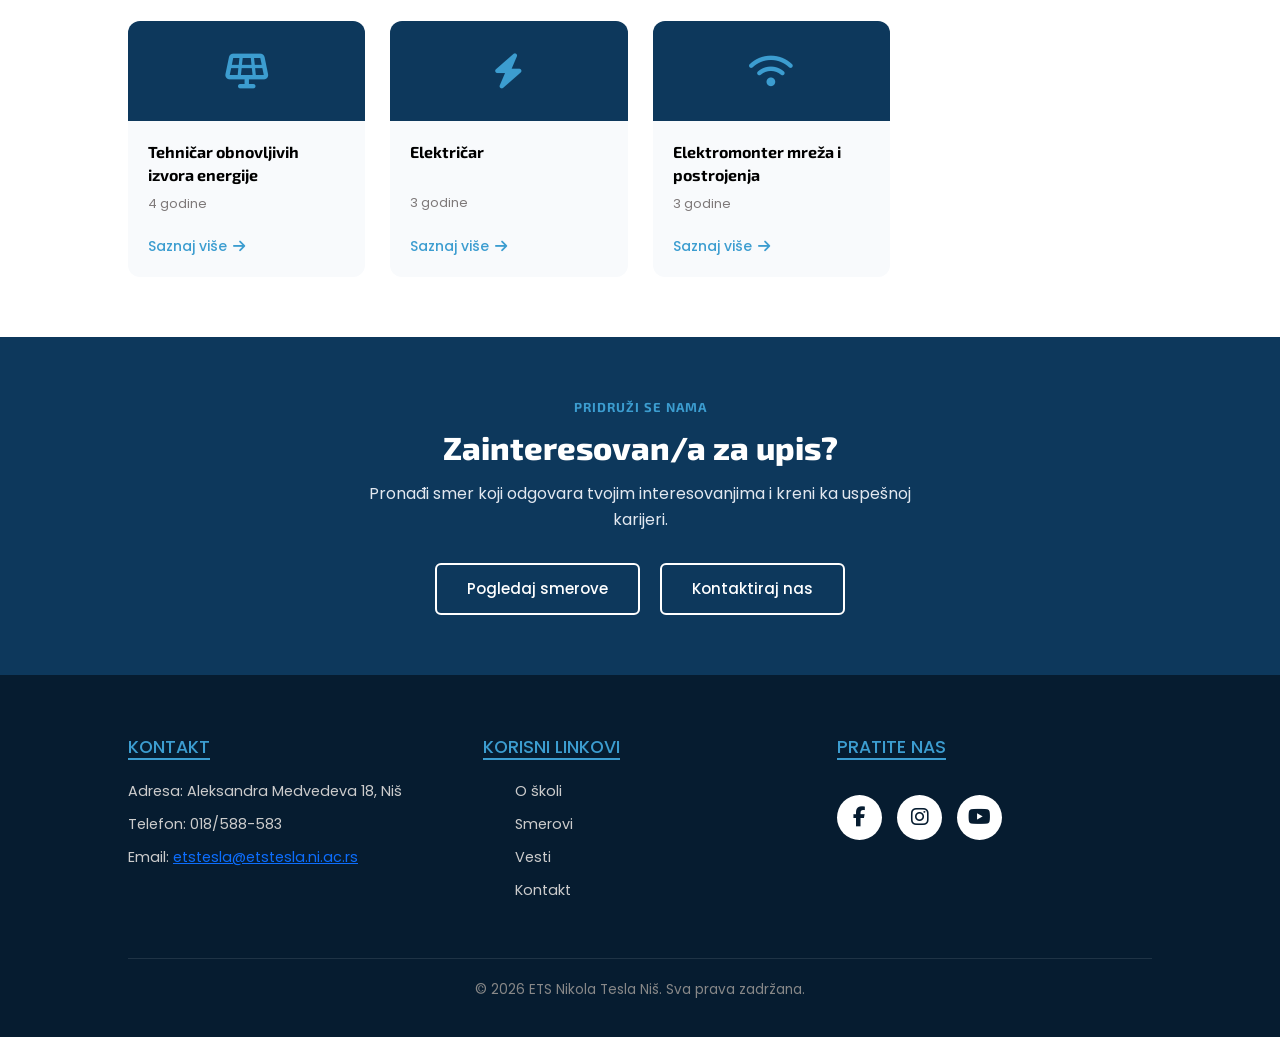
==== commit f24eaaff: "Sklonjeni nepotrebni komentari" ====
--- a/HTML/index.html
+++ b/HTML/index.html
@@ -309,4 +309,4 @@
     <script src="../JS/script.js"></script>
     <script src="../JS/index.js"></script>
 </body>
-</html>+</html>
--- a/CSS/style.css
+++ b/CSS/style.css
@@ -1,4 +1,3 @@
-/* --- GLOBALNI RESET ZA SVE ELEMENTE --- */
 * {
     margin: 0;
     padding: 0;
@@ -13,12 +12,12 @@
     overflow-x: hidden;
 }
 
-/* --- NAVIGACIJA (HEADER) --- */
+/* --- NAVIGACIJA --- */
 header {
     background-color: transparent; 
-    padding: 30px; /* Malo veći vertikalni razmak da prodiše */
-    
-    /* Ključni deo: postavljamo je preko slike */
+    padding: 30px; 
+    
+    /* --- Da bude fiksirana navigacija i da bude vidljiva preko slike --- */
     position: fixed;
     top: 0;
     left: 0;
@@ -26,19 +25,18 @@
     z-index: 1000;
 }
 
-/* Ova klasa će se automatski dodati na header preko JavaScripta čim se skroluje na dole */
 header.skrolovan {
-    background-color: #0d385c; /* Plava pozadina koju si tražio */
-    padding: 15px 30px;        /* Trik: Smanjujemo padding na pola da navigacija postane tanja i elegantnija dok skroluješ */
-    box-shadow: 0 4px 15px rgba(0, 0, 0, 0.15); /* Dodajemo blagu senku da se meni lepo odvoji od sadržaja iza */
+    background-color: #0d385c; 
+    padding: 15px 30px;       
+    box-shadow: 0 4px 15px rgba(0, 0, 0, 0.15); 
 }
 
 .navigacija {
     display: flex;
-    justify-content: space-between; /* Ključno: gura logo skroz levo, a listu (ul) skroz desno */
-    align-items: center;            /* Centrira logo i linkove vertikalno, da budu u istoj ravni */
+    justify-content: space-between; 
+    align-items: center;            
     width: 100%;
-    padding: 0 10%;                 /* Daje leve i desne ivice (granice) navigaciji, npr. 10% kao i ostatak sajta */
+    padding: 0 10%;                
 }
 
 .navigacija img {
@@ -48,13 +46,12 @@
 
 .navigacija ul {
     display: flex;
-    gap: 40px; /* Malo veći razmak između linkova na sredini */
+    gap: 40px; 
     list-style: none;
-    justify-content: center; /* Centriranje samih linkova unutar liste */
+    justify-content: center; 
     width: 100%;
 }
 
-/* Figma: Poppins Regular, 20px, #FFFFFF */
 .navigacija ul li a {
     text-decoration: none;
     font-family: 'Poppins', sans-serif;
@@ -68,15 +65,15 @@
     color: #3C9DD0; 
 }
 
-/* --- HERO SEKCIJA --- */
+/* --- HERO --- */
 #heropocetna {
     background: url('../Slike/Baner/skolaspreda.jpg') no-repeat center center/cover;
-    height: 85vh; /* Povećao sam na 85vh jer sad i navigacija troši prostor, da slika izgleda moćnije */
+    height: 85vh; 
     position: relative;
 }
 
 .plavisloj {
-    background: rgba(13, 56, 92, 0.80); /* Blago sam smanjio na 0.80 da slika škole malo bolje progviri */
+    background: rgba(13, 56, 92, 0.80);
     width: 100%; 
     height: 100%;
     display: flex;
@@ -84,10 +81,9 @@
     justify-content: center;
     align-items: center;
     text-align: center;
-    padding: 120px 20px 20px 20px; /* Dodat gornji padding (120px) da navigacija ne udari u "Znanje za budućnost" */
-}
-
-/* Figma: Zajednička veličina 48px i bela boja */
+    padding: 120px 20px 20px 20px;
+}
+
 .plavisloj h1 {
     font-size: 48px;
     color: #FFFFFF;
@@ -95,13 +91,11 @@
     margin-bottom: 30px;
 }
 
-/* Figma: Exo 2 Regular za prvi deo */
 .hero-regular {
     font-family: 'Exo 2', sans-serif;
     font-weight: 400;
 }
 
-/* Figma: Exo 2 Bold za drugi deo */
 .hero-bold {
     font-family: 'Exo 2', sans-serif;
     font-weight: 700;
@@ -125,7 +119,7 @@
     transform: scale(1.05);
 }
 
-/* --- TESLA U BROJEVIMA SEKCIJA --- */
+/* --- TESLA U BROJEVIMA --- */
 #brojevi-sekcija {
     margin: 5% 0% 10%;
     padding: 80px 5% 40px 5%;
@@ -133,7 +127,6 @@
     background-color: #ffffff;
 }
 
-/* Figma: Exo 2 Bold, 48px, #3C9DD0 */
 .brojevi-glavni-naslov {
     font-family: 'Exo 2', sans-serif;
     font-weight: 700;
@@ -142,7 +135,6 @@
     margin-bottom: 5px;
 }
 
-/* Figma: Exo 2 Semibold, 48px, #4C4444 sa 71% vidljivosti */
 .brojevi-podnaslov {
     font-family: 'Exo 2', sans-serif;
     font-weight: 600;
@@ -163,7 +155,6 @@
     min-width: 220px;
 }
 
-/* Figma: Exo 2 Bold, 96px, #3C9DD0 */
 #brojevi .kartica h2 {
     font-family: 'Exo 2', sans-serif;
     font-size: 96px;
@@ -173,7 +164,6 @@
     margin-bottom: 15px;
 }
 
-/* Figma: Exo 2 Semibold, 48px, #4C4444 sa 71% vidljivosti */
 #brojevi .kartica p {
     font-family: 'Exo 2', sans-serif;
     font-size: 48px;
@@ -182,14 +172,13 @@
     line-height: 1.2;
 }
 
-/* --- AKTUELNE VESTI SEKCIJA --- */
+/* --- AKTUELNE VESTI --- */
 #vesti {
     background-color: #f4f7f6;
     padding: 80px 10%;
     text-align: center;
 }
 
-/* Figma: Exo 2 Bold, 48px, #3C9DD0 */
 .vesti-glavni-naslov {
     font-family: 'Exo 2', sans-serif;
     font-weight: 700;
@@ -198,7 +187,6 @@
     margin-bottom: 5px;
 }
 
-/* Figma: Exo 2 Semibold, 48px, #1A3A6B */
 .vesti-podnaslov {
     font-family: 'Exo 2', sans-serif;
     font-weight: 600;
@@ -211,8 +199,8 @@
 .slajder-okvir {
     position: relative;
     width: 100%;
-    max-width: 1200px; /* Prilagodi širinu svom dizajnu */
-    margin: 0 auto;    /* Centrira ceo blok na sredinu ekrana */
+    max-width: 1200px; 
+    margin: 0 auto;   
     display: flex;
     align-items: center;
 }
@@ -220,21 +208,19 @@
 .vesticontainer {
     display: flex;
     gap: 30px;
-    justify-content: flex-start; /* PROMENJENO sa center na flex-start da bi vesti isle u niz levo-desno */
-    overflow-x: auto;            /* KLJUČNO: Omogucava horizontalni skrol */
-    white-space: nowrap;         /* Sprečava prelamanje kartica u novi red */
+    justify-content: flex-start; 
+    overflow-x: auto;           
+    white-space: nowrap;       
     padding: 20px 10px;
     
-    /* Sakrivamo ruzni fabricki scrollbar (liniju za skrolovanje) na dnu da se vidi samo čist sajt */
-    scrollbar-width: none;       /* Za Firefox */
+    scrollbar-width: none;        /* --- Za firefox --- */
 }
 .vesticontainer::-webkit-scrollbar {
-    display: none;               /* Za Chrome, Safari i Operu */
-}
-
-/* Osiguravamo da kartice zadrže svoju punu širinu i ne skupe se */
+    display: none;                /* --- Za druge browsere --- */
+}
+
 .vestikartica {
-    flex: 0 0 380px;             /* Kartica ce uvek biti tacno 400px široka u slajderu */
+    flex: 0 0 380px;       
     text-align: left;
     background: #ffffff;
     border-radius: 8px;
@@ -243,24 +229,24 @@
     transition: transform 0.3s ease;
 }
 
-/* STIL ZA STRELICE */
+/*STRELICE */
 .vesti-strelice {
     display: flex;
     justify-content: center;
     gap: 20px;
-    margin-bottom: 30px;         /* Razmak između strelica i vesti */
+    margin-bottom: 30px;         
 }
 
 .strelica-btn {
-    position: absolute;  /* KLJUČNO: Dozvoljava nam da ih pomeramo bilo gde preko slajdera */
+    position: absolute;  
     top: 50%;
-    transform: translateY(-50%); /* Savršeno vertikalno centriranje */
-    background-color: #1A3A6B;   /* Tamno plava boja tvoje škole */
+    transform: translateY(-50%); 
+    background-color: #1A3A6B;   
     color: #ffffff;
     border: none;
     width: 50px;
     height: 50px;
-    border-radius: 50%;          /* Pravi savršen krug */
+    border-radius: 50%;      
     font-size: 20px;
     cursor: pointer;
     transition: background-color 0.3s ease, transform 0.2s ease;
@@ -272,21 +258,21 @@
 
 /* Pozicija za levu strelicu */
 .strelica-btn.levo {
-    left: -25px; /* Gura je malo "van" okvira ulevo, preko ivice */
+    left: -25px;
 }
 
 /* Pozicija za desnu strelicu */
 .strelica-btn.desno {
-    right: -25px; /* Gura je malo "van" okvira udesno, preko ivice */
+    right: -25px;
 }
 
 .strelica-btn:hover {
-    background-color: #3C9DD0;   /* Svetlo plava na hover */
-    transform: scale(1.1);       /* Blago se poveća */
+    background-color: #3C9DD0;  
+    transform: scale(1.1);     
 }
 
 .strelica-btn.levo:hover {
-    transform: translateY(-50%) scale(1.1); /* Blago uvećanje na hover */
+    transform: translateY(-50%) scale(1.1); 
 }
 .strelica-btn.desno:hover {
     transform: translateY(-50%) scale(1.1);
@@ -302,7 +288,7 @@
     object-fit: cover;
 }
 
-/* Prvi pasus - Datum vesti */
+
 .vest-datum {
     color: #3C9DD0;
     font-size: 0.8rem;
@@ -310,14 +296,14 @@
     padding: 20px 20px 5px 20px;
 }
 
-/* Naslov vesti */
+
 .vestikartica h3 {
     color: #0d385c;
     font-size: 1.2rem;
     padding: 0 20px 10px 20px;
 }
 
-/* Drugi pasus - Kratak tekst/opis vesti */
+
 .vest-opis {
     color: #555;
     font-size: 0.95rem;
@@ -325,7 +311,7 @@
 }
 
 
-/* --- PREDNOSTI (ZAŠTO IZABRATI TESLU) --- */
+/* --- ZAŠTO IZABRATI TESLU --- */
 #prednosti {
     padding: 80px 10%;
     text-align: center;
@@ -345,15 +331,14 @@
     margin-bottom: 40px;
 }
 
-/* --- GLOBALNI STIL ZA NASLOVE SEKCIJA --- */
 .sekcija-naslov {
     text-align: center;
     margin-bottom: 50px;
 }
 
 .sekcija-naslov .nadnaslov {
-    font-family: 'Exo 2', sans-serif; /* PROMENJENO sa Poppins */
-    font-weight: 700;                 /* PROMENJENO sa 600 */
+    font-family: 'Exo 2', sans-serif; 
+    font-weight: 700;                 
     font-size: 14px;
     color: #3C9DD0; 
     letter-spacing: 1px;
@@ -361,29 +346,29 @@
 }
 
 .sekcija-naslov h2 {
-    font-family: 'Exo 2', sans-serif; /* PROMENJENO sa Poppins */
+    font-family: 'Exo 2', sans-serif;
     font-size: 32px;
     font-weight: 700;
-    color: #1A3A6B;                   /* PROMENJENO sa #061c30 */
+    color: #1A3A6B;                   
 }
 
 /* --- SEKCIJA PREDNOSTI (KARTICE) --- */
 #prednosti {
-    padding: 60px 10%; /* Drži sekciju u istim granicama ekrana (10% levo/desno) */
+    padding: 60px 10%; 
     background-color: #ffffff;
 }
 
 .prednosti-kontejner {
     display: flex;
-    justify-content: space-between; /* Raspoređuje 3 kartice ravnomerno */
-    gap: 30px; /* Razmak između kartica ako se ekran smanji */
+    justify-content: space-between; 
+    gap: 30px; 
 }
 
 .prednost-kartica {
-    flex: 1; /* Sve tri kartice će imati potpuno istu širinu */
-    background-color: #F8FAFC; /* Blaga prljavo bela/siva pozadina sa Figme */
+    flex: 1; 
+    background-color: #F8FAFC; 
     padding: 40px 30px;
-    border-radius: 8px; /* Blago zaobljeni ćoškovi */
+    border-radius: 8px; 
     text-align: center;
     display: flex;
     flex-direction: column;
@@ -391,13 +376,13 @@
     transition: transform 0.3s ease, box-shadow 0.3s ease;
 }
 
-/* Blagi efekat lebdenja kada se pređe mišem preko kartice */
+
 .prednost-kartica:hover {
     transform: translateY(-5px);
     box-shadow: 0 10px 20px rgba(0, 0, 0, 0.05);
 }
 
-/* Stilizovanje ikone u kartici */
+
 .kartica-ikona {
     font-size: 40px;
     color: #3C9DD0;
@@ -405,24 +390,24 @@
 }
 
 .prednost-kartica h3 {
-    font-family: 'Exo 2', sans-serif; /* PROMENJENO sa Poppins */
+    font-family: 'Exo 2', sans-serif; 
     font-size: 20px;
-    font-weight: 700;                 /* PROMENJENO sa 600 */
-    color: #1A3A6B;                   /* PROMENJENO sa #061c30 */
+    font-weight: 700;                 
+    color: #1A3A6B;                  
     margin-bottom: 15px;
 }
 
 .prednost-kartica p {
     font-family: 'Poppins', sans-serif;
     font-size: 15px;
-    font-weight: 400;                 /* DODATO (Regular) */
-    color: #000000;                   /* PROMENJENO sa #4A5568 */
+    font-weight: 400;                 
+    color: #000000;                   
     line-height: 1.6;
     margin-bottom: 25px;
     flex-grow: 1; 
 }
 
-/* Stilizovanje plavih linkova na dnu kartica */
+
 .kartica-link {
     font-family: 'Poppins', sans-serif;
     font-size: 15px;
@@ -431,12 +416,12 @@
     text-decoration: none;
     display: inline-flex;
     align-items: center;
-    gap: 8px; /* Razmak između teksta i strelice */
+    gap: 8px; 
     transition: gap 0.2s ease;
 }
 
 .kartica-link:hover {
-    gap: 12px; /* Strelica se blago pomeri udesno na hover */
+    gap: 12px; 
 }
 
 /* --- SEKCIJA: SMEROVI (MREŽA KARTICA) --- */
@@ -445,17 +430,16 @@
     background-color: #ffffff;
 }
 
-/* Pravimo mrežu od tačno 4 kolone */
 .smerovi-grid {
     display: grid;
     grid-template-columns: repeat(4, 1fr); 
-    gap: 25px; /* Razmak između kartica */
+    gap: 25px;
 }
 
 .smer-kartica {
-    background-color: #F8FAFC; /* Svetlo siva pozadina iz Figme */
+    background-color: #F8FAFC; 
     border-radius: 12px;
-    overflow: hidden; /* Sprečava da gornja tamna pozadina prođe kroz zaobljene ćoškove */
+    overflow: hidden; 
     display: flex;
     flex-direction: column;
     transition: transform 0.3s ease, box-shadow 0.3s ease;
@@ -466,9 +450,9 @@
     box-shadow: 0 10px 20px rgba(0, 0, 0, 0.05);
 }
 
-/* Gornji tamno-plavi deo kartice sa ikonicom */
+
 .smer-vrh {
-    background-color: #0d385c; /* Tamno plava boja škole */
+    background-color: #0d385c; 
     height: 100px;
     display: flex;
     justify-content: center;
@@ -477,32 +461,32 @@
 
 .smer-vrh i {
     font-size: 35px;
-    color: #3C9DD0; /* Svetlo plave ikonice */
-}
-
-/* Donji deo kartice sa tekstom */
+    color: #3C9DD0; 
+}
+
+
 .smer-telo {
     padding: 20px;
     display: flex;
     flex-direction: column;
-    flex-grow: 1; /* Omogućava poravnanje elemenata unutar kartice */
+    flex-grow: 1; 
 }
 
 .smer-telo h4 {
-    font-family: 'Exo 2', sans-serif; /* PROMENJENO sa Poppins */
+    font-family: 'Exo 2', sans-serif; 
     font-size: 16px;
-    font-weight: 700;                 /* PROMENJENO sa 600 */
-    color: #000000;                   /* PROMENJENO sa #061c30 */
+    font-weight: 700;                 
+    color: #000000;                  
     margin-bottom: 8px;
     line-height: 1.4; 
-    min-height: 44px; /* Trik koji drži sve naslove u istoj ravni čak i ako imaju 2 reda texta */
+    min-height: 44px; 
 }
 
 .smer-telo .trajanje {
     font-family: 'Poppins', sans-serif;
     font-size: 13px;
-    font-weight: 400;                 /* DODATO (Regular) */
-    color: rgba(76, 68, 68, 0.71);    /* PROMENJENO sa #a0aec0 (sada je #4C4444 na 71%) */
+    font-weight: 400;                
+    color: rgba(76, 68, 68, 0.71);  
     margin-bottom: 20px;
 }
 
@@ -512,7 +496,7 @@
     font-weight: 500;
     color: #3C9DD0;
     text-decoration: none;
-    margin-top: auto; /* Gura link "Saznaj više" na samo dno kartice */
+    margin-top: auto; 
     display: inline-flex;
     align-items: center;
     gap: 6px;
@@ -520,30 +504,30 @@
 }
 
 .smer-link:hover {
-    gap: 10px; /* Strelica blago pobegne udesno na hover */
-}
-
-/* --- SEKCIJA: POZIV NA AKCIJU (CTA) --- */
+    gap: 10px; 
+}
+
+/* --- CTA --- */
 #poziv-upis {
-    background-color: #0d385c; /* Tamno plavi blok preko celog ekrana */
+    background-color: #0d385c; 
     padding: 60px 10%;
     text-align: center;
     color: #ffffff;
 }
 
 .cta-nadnaslov {
-    font-family: 'Exo 2', sans-serif; /* PROMENJENO sa Poppins */
+    font-family: 'Exo 2', sans-serif;
     font-size: 13px;
-    font-weight: 700;                 /* PROMENJENO sa 600 */
+    font-weight: 700;                 
     color: #3C9DD0;
     letter-spacing: 1px;
     margin-bottom: 10px;
 }
 
 #poziv-upis h2 {
-    font-family: 'Exo 2', sans-serif; /* PROMENJENO sa Poppins */
+    font-family: 'Exo 2', sans-serif; 
     font-size: 32px;
-    font-weight: 800;                 /* PROMENJENO sa 700 (Extra Bold) */
+    font-weight: 800;                 
     margin-bottom: 15px;
 }
 
@@ -552,7 +536,7 @@
     font-size: 16px;
     color: #e2e8f0;
     max-width: 600px;
-    margin: 0 auto 30px auto; /* Centriranje pasusa i razmak do dugmića */
+    margin: 0 auto 30px auto; 
     line-height: 1.6;
 }
 
@@ -562,7 +546,7 @@
     gap: 20px;
 }
 
-/* Glavno plavo dugme */
+
 .cta-btn {
     font-family: 'Poppins', sans-serif;
     font-size: 15px;
@@ -581,7 +565,7 @@
     border-color: #2b82b3;
 }
 
-/* Drugo dugme - prozirno sa belim okvirom */
+
 .cta-btn.prozirno {
     background-color: transparent;
     border-color: #ffffff;
@@ -643,15 +627,13 @@
 
 /* --- IKONE SOCIJALNIH MREŽA --- */
 
-/* Poređaj krugove horizontalno sa razmakom */
-/* --- IKONE SOCIJALNIH MREŽA --- */
 .mreze-kontejner {
     display: flex;
     gap: 15px;
     margin-top: 15px;
 }
 
-/* Krugovi ostaju isti, ali im menjamo pozadinu na tamniju ili svetliju po želji */
+
 .krug-mreza, .krug-mrezaig, .krug-mrezayt {
     display: flex;
     justify-content: center;
@@ -659,37 +641,36 @@
     
     width: 45px;            
     height: 45px;           
-    background-color: #ffffff; /* Bela pozadina kruga */
+    background-color: #ffffff;
     border-radius: 50%;     
-    text-decoration: none;     /* Da ikonica ne dobije podvlačenje */
+    text-decoration: none; 
     
     transition: transform 0.3s ease, background-color 0.3s ease; 
 }
 
-/* Podešavanje same IKONICE unutar kruga */
+
 .krug-mreza i, .krug-mrezaig, .krug-mrezayt {
-    font-size: 20px;          /* Veličina ikonice */
-    color: #061c30;           /* Boja ikonice (ista kao tamna boja footera) */
+    font-size: 20px;         
+    color: #061c30;          
     transition: color 0.3s ease;
 }
 
-/* EFEKAT NA HOVER: Kada pređeš mišem preko kruga... */
+
 .krug-mreza:hover {
-    background-color: #3C9DD0;   /* Krug postaje svetlo plav */
-    transform: translateY(-3px); /* Krug skoči malo nagore */
+    background-color: #3C9DD0;   
+    transform: translateY(-3px); 
 }
 
 .krug-mrezayt:hover {
-    background-color: #FF0000;   /* Krug postaje svetlo plav */
-    transform: translateY(-3px); /* Krug skoči malo nagore */
+    background-color: #FF0000;  
+    transform: translateY(-3px);
 }
 
 .krug-mrezaig:hover {
-    background-color: #E1306C;   /* Krug postaje svetlo plav */
-    transform: translateY(-3px); /* Krug skoči malo nagore */
-}
-
-/* ...a ikonica unutar njega u isto vreme postane bela */
+    background-color: #E1306C; 
+    transform: translateY(-3px);
+}
+
 .krug-mreza:hover i {
     color: #ffffff;
 }
@@ -703,18 +684,16 @@
 }
 
 
-/* --- STIL ZA ISKAČUĆI MODAL --- */
-
-/* 1. Crna prozirna pozadina koja prekriva ceo ekran (Mora veliko M i P kao u HTML-u) */
+/* --- ISKAČUĆI MODAL --- */
 .ModalPozadina {
-    display: none;             /* KLJUČNO: Sakriva prozor čim se stranica učita! */
-    position: fixed;           /* Zaključano preko celog ekrana */
+    display: none;             
+    position: fixed;           
     top: 0;
     left: 0;
     width: 100%;
     height: 100%;
-    background-color: rgba(0, 0, 0, 0.6); /* Tamni prozirni sloj */
-    z-index: 2000;             /* Ide ispred svega */
+    background-color: rgba(0, 0, 0, 0.6); 
+    z-index: 2000;             
 }
 
 
@@ -729,7 +708,6 @@
     box-shadow: 0 10px 30px rgba(0, 0, 0, 0.3);
 }
 
-/* Naslov unutar bele kutije */
 .ModalSadrzaj h2 {
     color: #0d385c;
     font-size: 28px;
@@ -738,7 +716,6 @@
     margin-bottom: 30px;
 }
 
-/* Lista i stavke */
 .ModalSadrzaj ul {
     list-style-type: disc;
     margin-left: 30px;
@@ -756,7 +733,7 @@
     text-decoration: underline;
 }
 
-/* 3. Dugme X za zatvaranje (Obrati pažnju na veliko Z i I) */
+/* 3. Dugme X */
 h3.ZatvoriIks {
     position: absolute;
     top: 20px;
@@ -765,19 +742,15 @@
     font-size: 28px;
     font-weight: bold;
     cursor: pointer;
-    margin: 0;       /* Resetuje fabričku marginu naslova */
+    margin: 0;  
 }
 
 h3.ZatvoriIks:hover {
-    color: #3C9DD0;  /* Svetlo plava na hover */
-}
-
-
-/* ==========================================================================
-   DODATAK: RESPONSIVE DIZAJN I HAMBURGER MENI
-   ========================================================================== */
-
-/* Hamburger ikona po defaultu sakrivena na velikim ekranima */
+    color: #3C9DD0;  
+}
+
+
+/* DODATAK: RESPONSIVE DIZAJN I HAMBURGER MENI*/
 .hamburger {
     display: none;
     font-size: 28px;
@@ -798,7 +771,7 @@
     color: white;
     font-family: 'Poppins', sans-serif;
     font-weight: 600;
-    font-size: 24px; /* Povećano da bude uočljivije */
+    font-size: 24px; 
     cursor: pointer;
     display: flex;
     align-items: center;
@@ -807,18 +780,15 @@
 }
 
 .hamburger-btn:hover {
-    color: #3C9DD0; /* Plava boja pri hoveru */
+    color: #3C9DD0; 
     transform: scale(1.05);
 }
 
 .hamburger-btn i {
-    font-size: 28px; /* Sama ikonica (bars) malo veća */
+    font-size: 28px; 
     margin-left: 8px;
 }
 
-/* =========================================
-   FULLSCREEN OVERLAY MENI (HARVARD STYLE)
-   ========================================= */
 .overlay-meni {
     position: fixed;
     top: 0;
@@ -910,9 +880,6 @@
     }
 }
 
-
-/* MEDIA QUERIES ZA PRILAGOĐAVANJE TABLETIMA I TELEFONIMA */
-
 @media screen and (max-width: 992px) {
     /* Uklanjamo desktop navigaciju, palimo hamburger */
     .desktop-meni {
@@ -922,35 +889,56 @@
         display: block;
     }
     
-    /* Smerovi: umesto 4 kolone, neka budu 2 */
     .smerovi-grid {
         grid-template-columns: repeat(2, 1fr);
     }
-    
-    /* Brojevi i Prednosti: Ređamo elemente jedan ispod drugog */
+
+
     #brojevi, .prednosti-kontejner {
         flex-direction: column;
         align-items: center;
         gap: 40px;
     }
     
-    /* Footer organizacija */
+    /* --- FOOTER MOBILNI PRIKAZ --- */
     .footer {
-        flex-direction: column;
-        text-align: center;
-        gap: 30px;
-    }
+        display: flex !important;
+        flex-direction: column !important;
+        align-items: center !important;
+        text-align: center !important;
+        gap: 40px !important;
+    }
+ 
+
+    #korisnilinkovi {
+        display: flex !important;
+        flex-direction: column !important;
+        align-items: center !important;
+    }
+
+    #korisnilinkovi ul {
+        display: flex !important;
+        flex-direction: column !important;
+        align-items: center !important;
+        padding: 0 !important;
+        gap: 10px !important;
+    }
+
+    #socijalnemreze {
+        align-items: center !important; 
+        text-align: center !important;
+    }
+
     .mreze-kontejner {
-        justify-content: center;
-    }
-    
-    .plavisloj h1 {
-        font-size: 38px;
+        display: flex !important;
+        flex-direction: row !important; 
+        justify-content: flex-start !important; 
+        gap: 15px !important;
+        margin-top: 15px !important;
     }
 }
 
 @media screen and (max-width: 576px) {
-    /* Smerovi: 1 kolona na malim telefonima */
     .smerovi-grid {
         grid-template-columns: 1fr;
     }
@@ -964,7 +952,7 @@
     }
     
     #brojevi .kartica h2 {
-        font-size: 70px; /* Smanjeni brojevi da ne ispadaju iz ekrana */
+        font-size: 70px; 
     }
     
     .brojevi-podnaslov, .vesti-podnaslov {
@@ -972,13 +960,12 @@
     }
     
     .navigacija img {
-        height: 50px; /* Manji logo na mobilnom */
-    }
-}
-
-/* OVO DODAJ U SVE SVOJE CSS FAJLOVE */
+        height: 50px; 
+    }
+}
+
 .overlay-content a.aktivno-overlay,
 .overlay-nav ul li a.aktivno-overlay {
-    color: #4a90e2 !important; /* Plava boja */
+    color: #4a90e2 !important; 
     font-weight: 700;
-}+}
